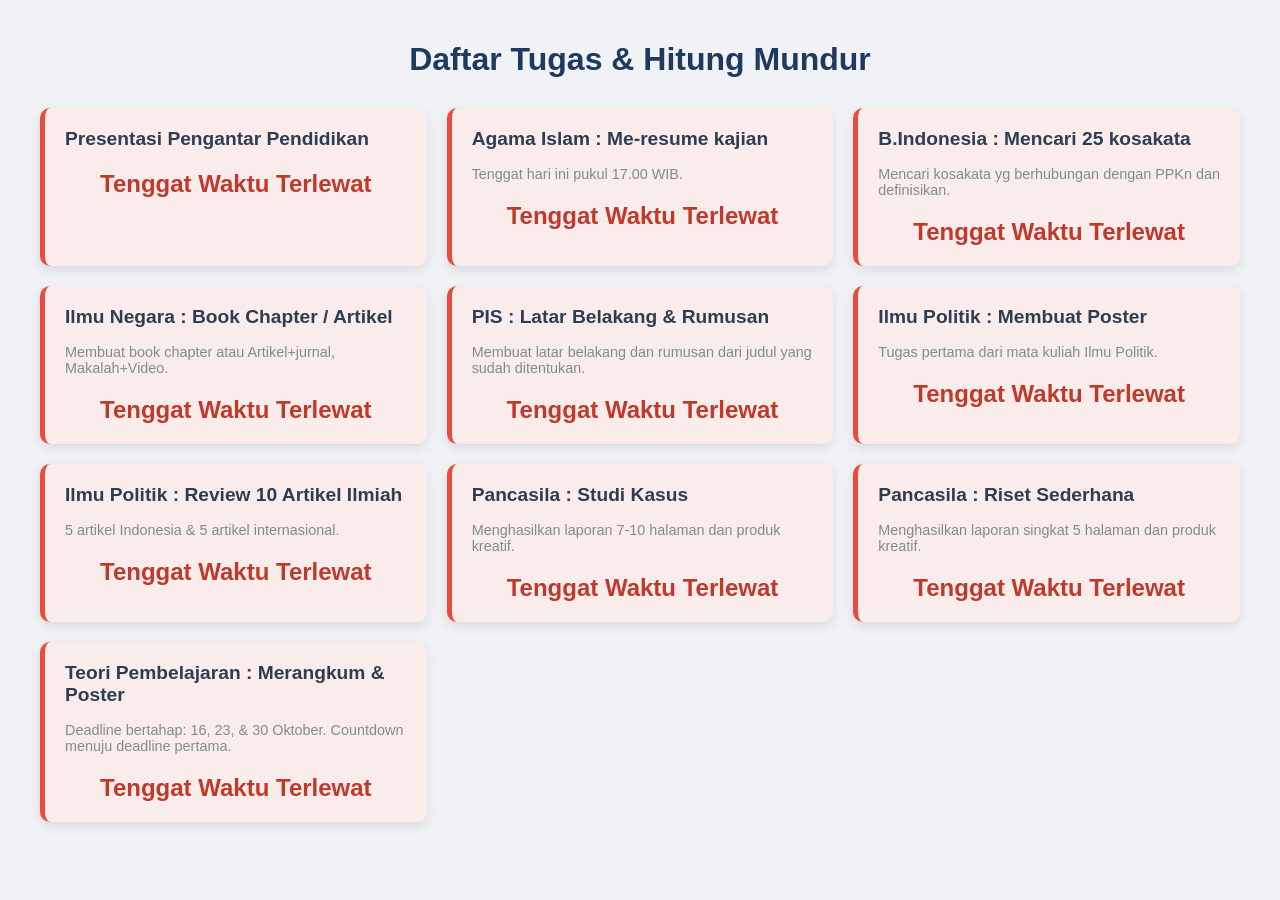
==== detik-detik.html @ dbcbc95c "Update detik-detik.html" ====
<!DOCTYPE html>
<html lang="id">
<head>
    <meta charset="UTF-8">
    <meta name="viewport" content="width=device-width, initial-scale=1.0">
    <title>Countdown Tugas Kuliah</title>
    <link rel="stylesheet" href="styles.css">
</head>
<body>

    <div class="header">
        <h1>Daftar Tugas & Hitung Mundur</h1>
    </div>

    <div class="task-container">
        </div>

    <script src="myScript.js" >
 
    </script>
</body>
</html>
---- styles.css ----
body {
            font-family: 'Segoe UI', Tahoma, Geneva, Verdana, sans-serif;
            background-color: #f0f2f5;
            color: #333;
            margin: 0;
            padding: 20px;
        }
        .header {
            text-align: center;
            margin-bottom: 30px;
        }
        h1 {
            color: #1e3a5f;
        }
        .task-container {
            display: grid;
            grid-template-columns: repeat(auto-fit, minmax(320px, 1fr));
            gap: 20px;
            max-width: 1200px;
            margin: 0 auto;
        }
        .task-card {
            background-color: #ffffff;
            border-radius: 10px;
            padding: 20px;
            box-shadow: 0 4px 12px rgba(0, 0, 0, 0.1);
            border-left: 5px solid #3498db;
            transition: transform 0.2s;
        }
        .task-card:hover {
            transform: translateY(-5px);
        }
        .task-card.overdue {
            border-left-color: #e74c3c;
            background-color: #fbecec;
        }
        .task-card.soon {
            border-left-color: #f1c40f;
        }
        h2 {
            margin-top: 0;
            font-size: 1.2em;
            color: #2c3e50;
        }
        p {
            color: #7f8c8d;
            font-size: 0.9em;
        }
        .countdown {
            display: flex;
            justify-content: space-around;
            text-align: center;
            margin-top: 15px;
        }
        .time-box {
            background-color: #ecf0f1;
            padding: 10px;
            border-radius: 5px;
            width: 70px;
        }
        .time-box .number {
            font-size: 1.8em;
            font-weight: bold;
            color: #1e3a5f;
        }
        .time-box .label {
            font-size: 0.7em;
            color: #7f8c8d;
            text-transform: uppercase;
        }
        .message {
            font-size: 1.5em;
            font-weight: bold;
            text-align: center;
            margin-top: 20px;
        }
        .message.overdue-msg {
            color: #c0392b;
        }
        .message.completed-msg {
            color: #27ae60;
        }
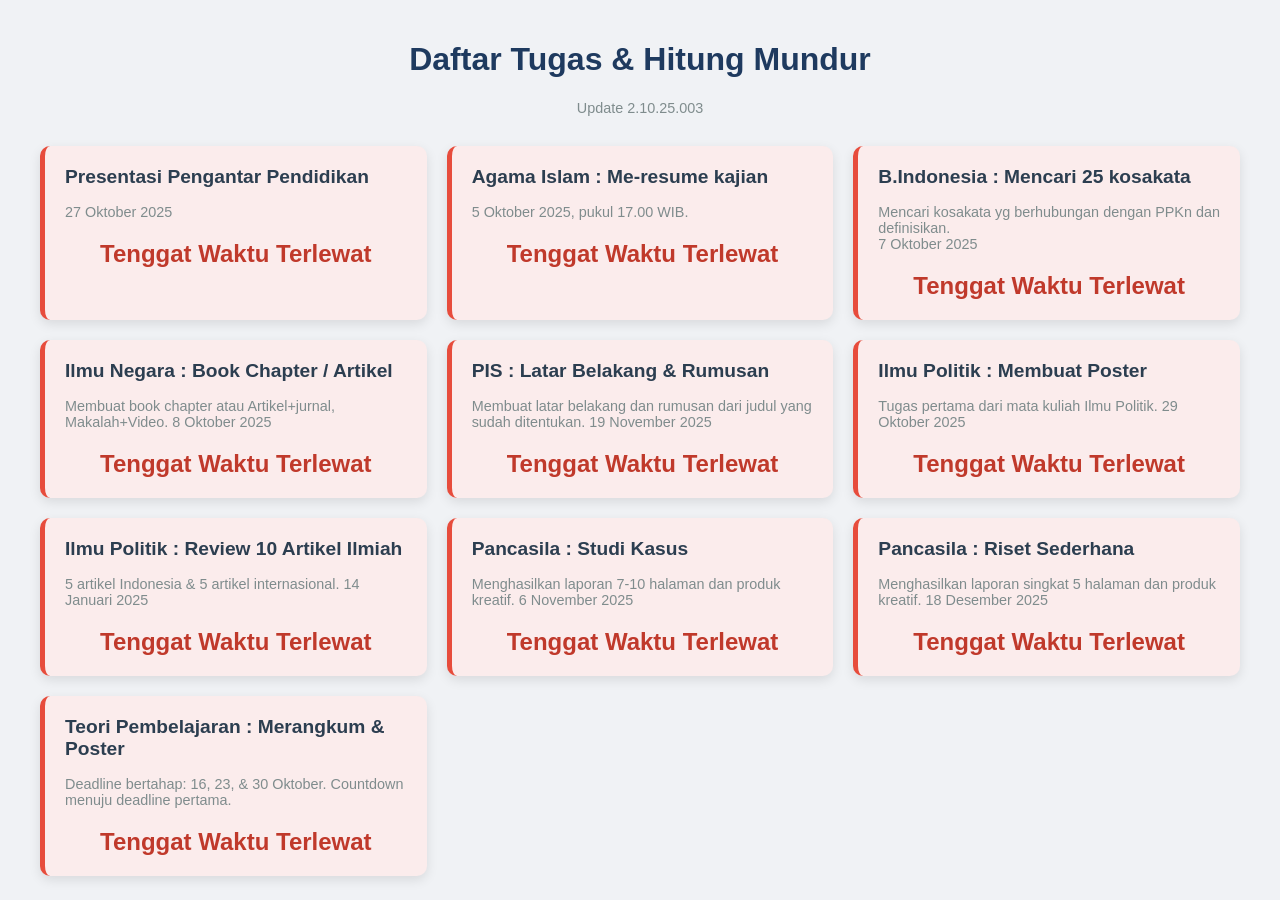
==== commit 9360e52b: "Update detik-detik.html" ====
--- a/detik-detik.html
+++ b/detik-detik.html
@@ -10,6 +10,7 @@
 
     <div class="header">
         <h1>Daftar Tugas & Hitung Mundur</h1>
+        <p>Update 2.10.25.003</p>
     </div>
 
     <div class="task-container">
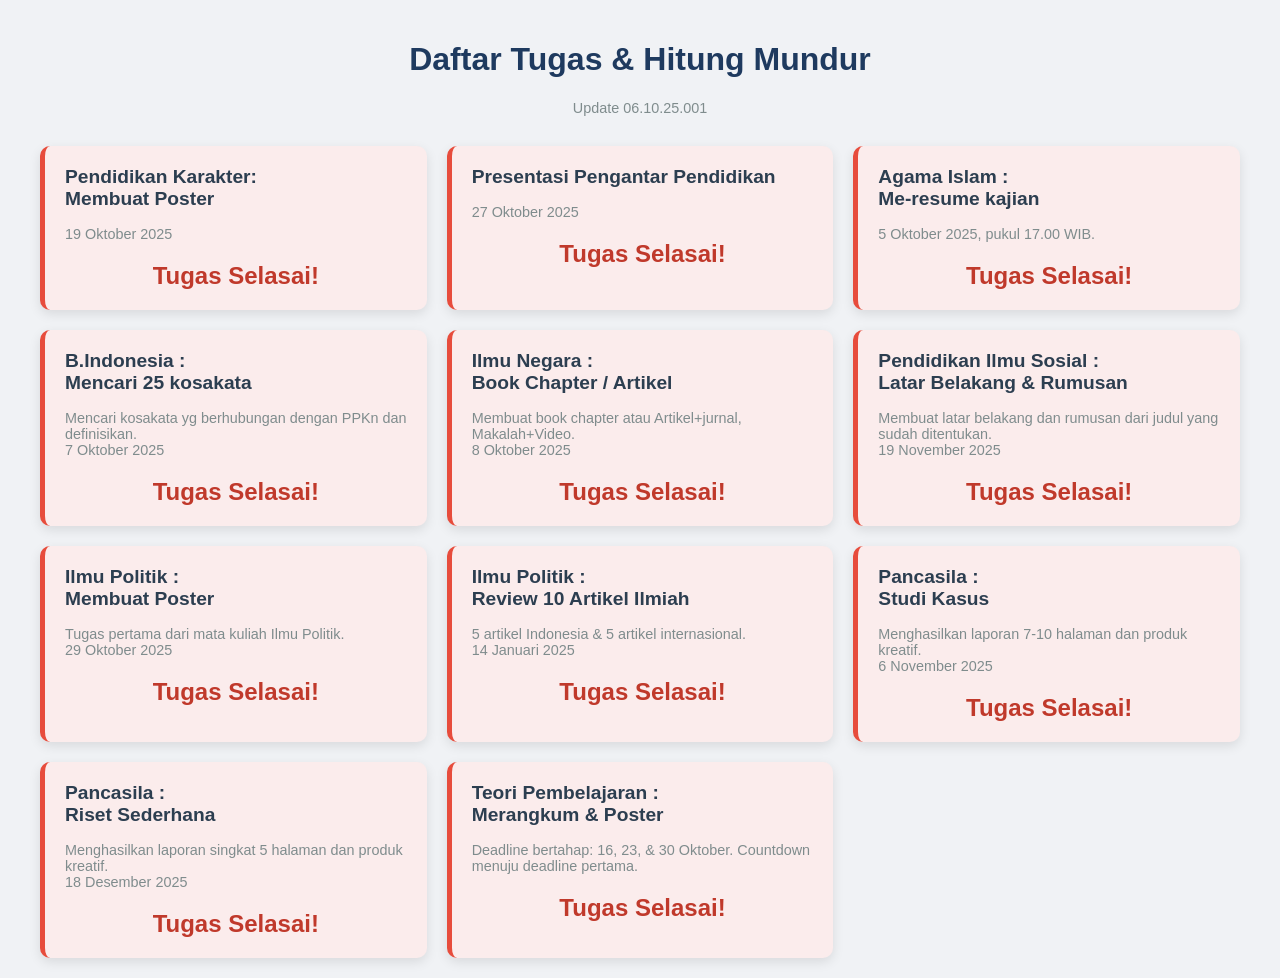
==== commit e1d867f2: "Update detik-detik.html" ====
--- a/detik-detik.html
+++ b/detik-detik.html
@@ -10,7 +10,7 @@
 
     <div class="header">
         <h1>Daftar Tugas & Hitung Mundur</h1>
-        <p>Update 2.10.25.003</p>
+        <p>Update 06.10.25.001</p>
     </div>
 
     <div class="task-container">
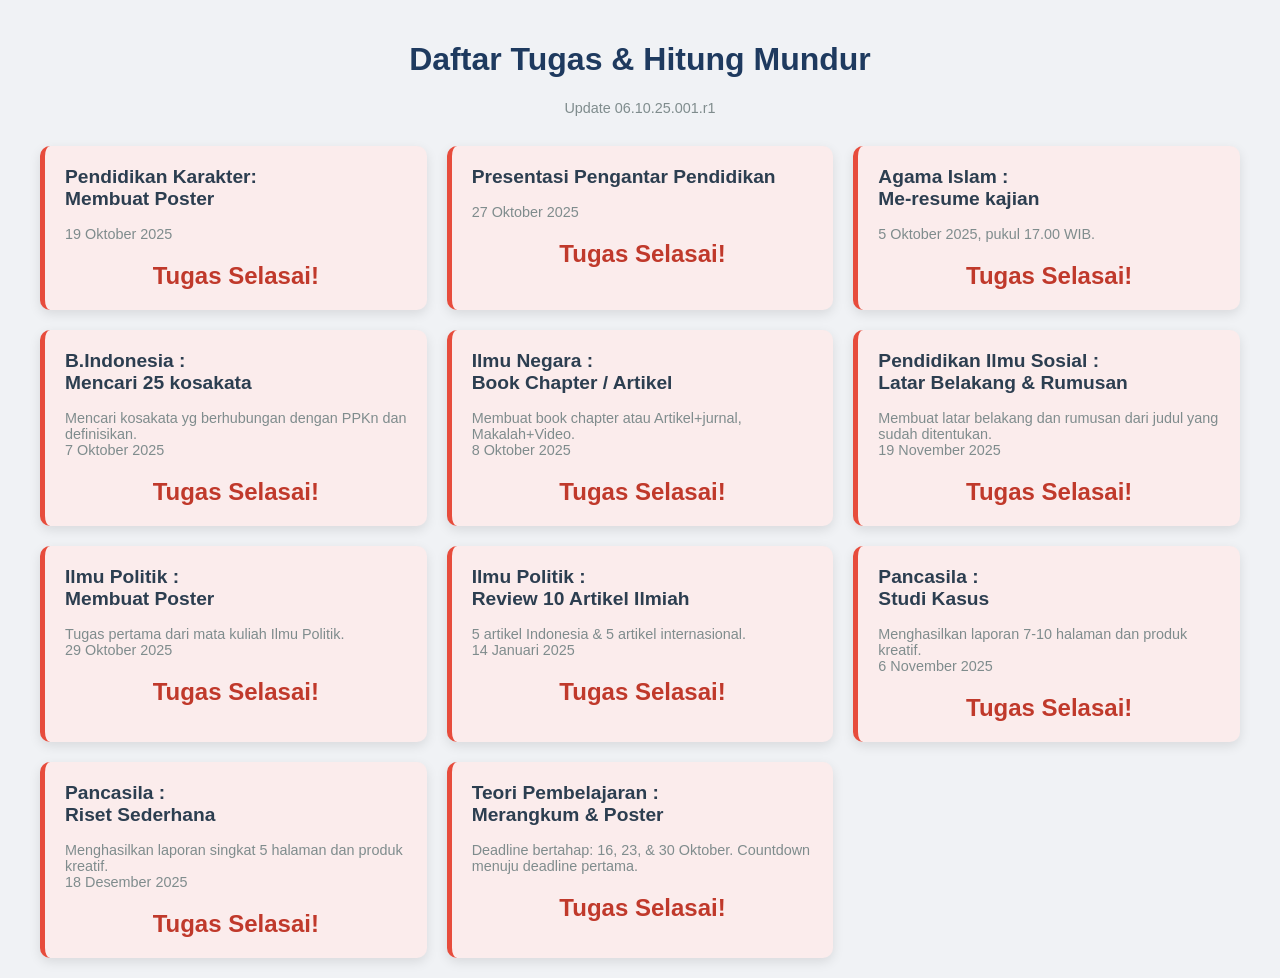
==== commit 7243135f: "Update detik-detik.html" ====
--- a/detik-detik.html
+++ b/detik-detik.html
@@ -10,7 +10,7 @@
 
     <div class="header">
         <h1>Daftar Tugas & Hitung Mundur</h1>
-        <p>Update 06.10.25.001</p>
+        <p>Update 06.10.25.001.r1</p>
     </div>
 
     <div class="task-container">
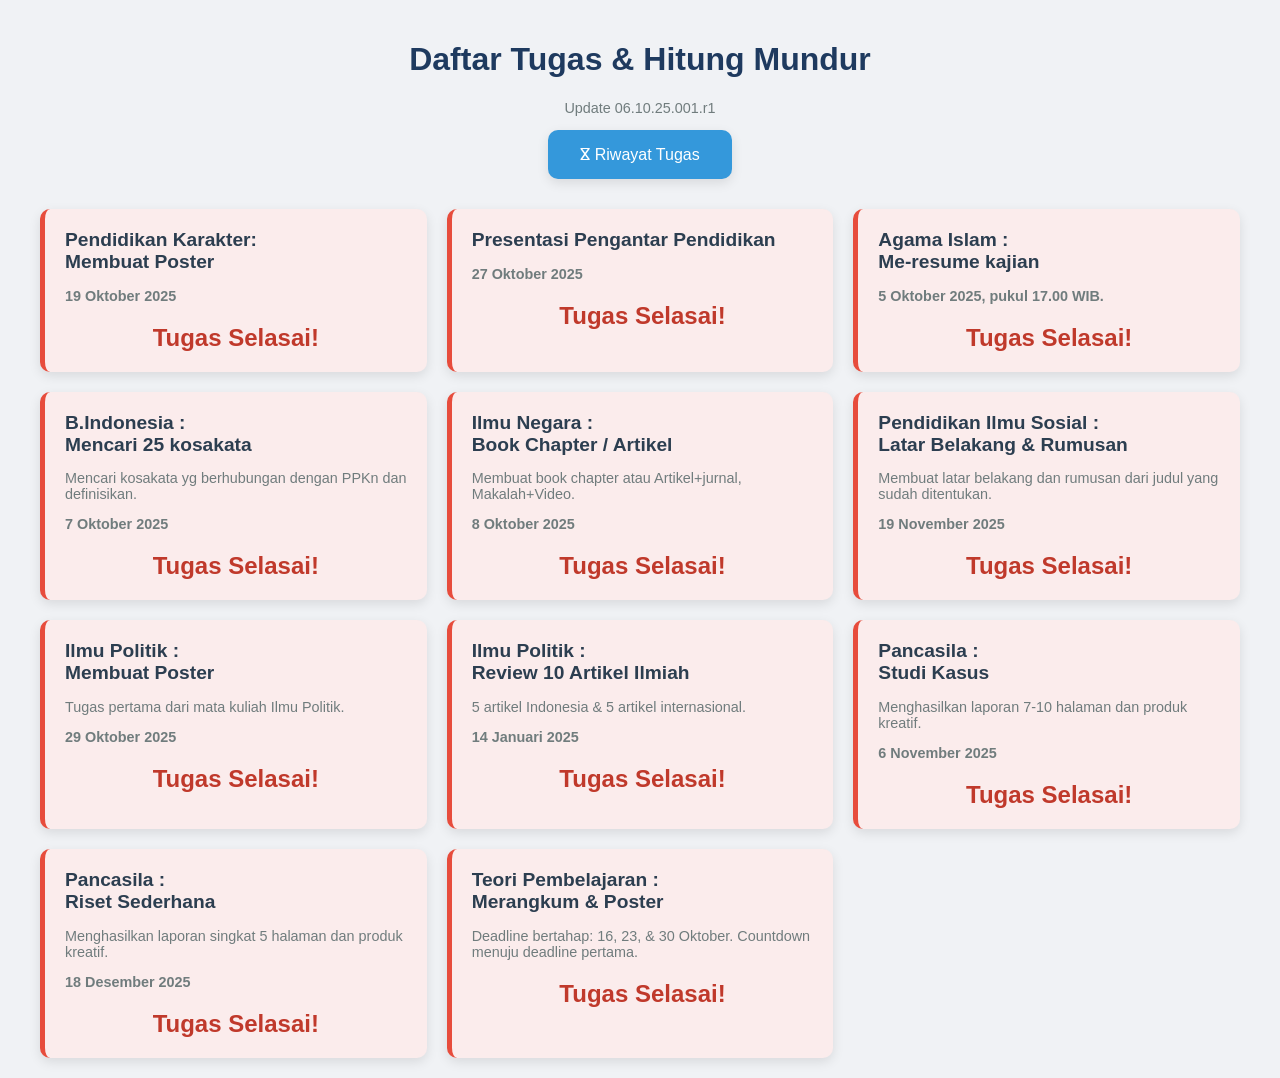
==== commit 2005f95f: "Add files via upload" ====
--- a/detik-detik.html
+++ b/detik-detik.html
@@ -11,6 +11,7 @@
     <div class="header">
         <h1>Daftar Tugas & Hitung Mundur</h1>
         <p>Update 06.10.25.001.r1</p>
+        <button class="btn1" onclick="document.location='history/history.html'">ⴵ Riwayat Tugas</button>
     </div>
 
     <div class="task-container">
--- a/styles.css
+++ b/styles.css
@@ -12,6 +12,28 @@
         h1 {
             color: #1e3a5f;
         }
+
+        .btn1 {
+            background-color: #3498db;
+            border: none;
+            color: white;
+            box-shadow: 0 4px 12px rgba(0, 0, 0, 0.1);
+            padding: 15px 32px;
+            text-align: center;
+            border-radius: 10px;
+            text-decoration: none;
+            display: inline-block;
+            font-size: 16px;
+            transition: transform 0.2s;
+            cursor: pointer;
+            transition-duration: 0.4s;
+        }
+
+        .btn1:hover {
+            transform: translateY(-5px);
+            background-color: darkblue;
+        }
+
         .task-container {
             display: grid;
             grid-template-columns: repeat(auto-fit, minmax(320px, 1fr));
@@ -36,15 +58,33 @@
         }
         .task-card.soon {
             border-left-color: #f1c40f;
+            background-color: #fff0b5;
+
+        }
+        .soon .time-box {
+            background-color: #fae078;
+            border-style: none;
+            border-color: #f1c40f;
+        }
+        .soon .time-box .number {
+            font-size: 1.8em;
+            font-weight: bold;
+            color: #e74c3c;
         }
         h2 {
-            margin-top: 0;
+            margin: 0;
             font-size: 1.2em;
             color: #2c3e50;
         }
+        .soon h2 {
+            color: #423500;
+        }
         p {
-            color: #7f8c8d;
+            color: #707c7d;
             font-size: 0.9em;
+        }
+        .soon p {
+            color: #423500;
         }
         .countdown {
             display: flex;
@@ -55,18 +95,23 @@
         .time-box {
             background-color: #ecf0f1;
             padding: 10px;
-            border-radius: 5px;
+            border-radius: 0px;
             width: 70px;
         }
+
         .time-box .number {
             font-size: 1.8em;
             font-weight: bold;
             color: #1e3a5f;
         }
+    
         .time-box .label {
             font-size: 0.7em;
             color: #7f8c8d;
             text-transform: uppercase;
+        }
+        .soon .time-box .label {
+            color: #423500;
         }
         .message {
             font-size: 1.5em;
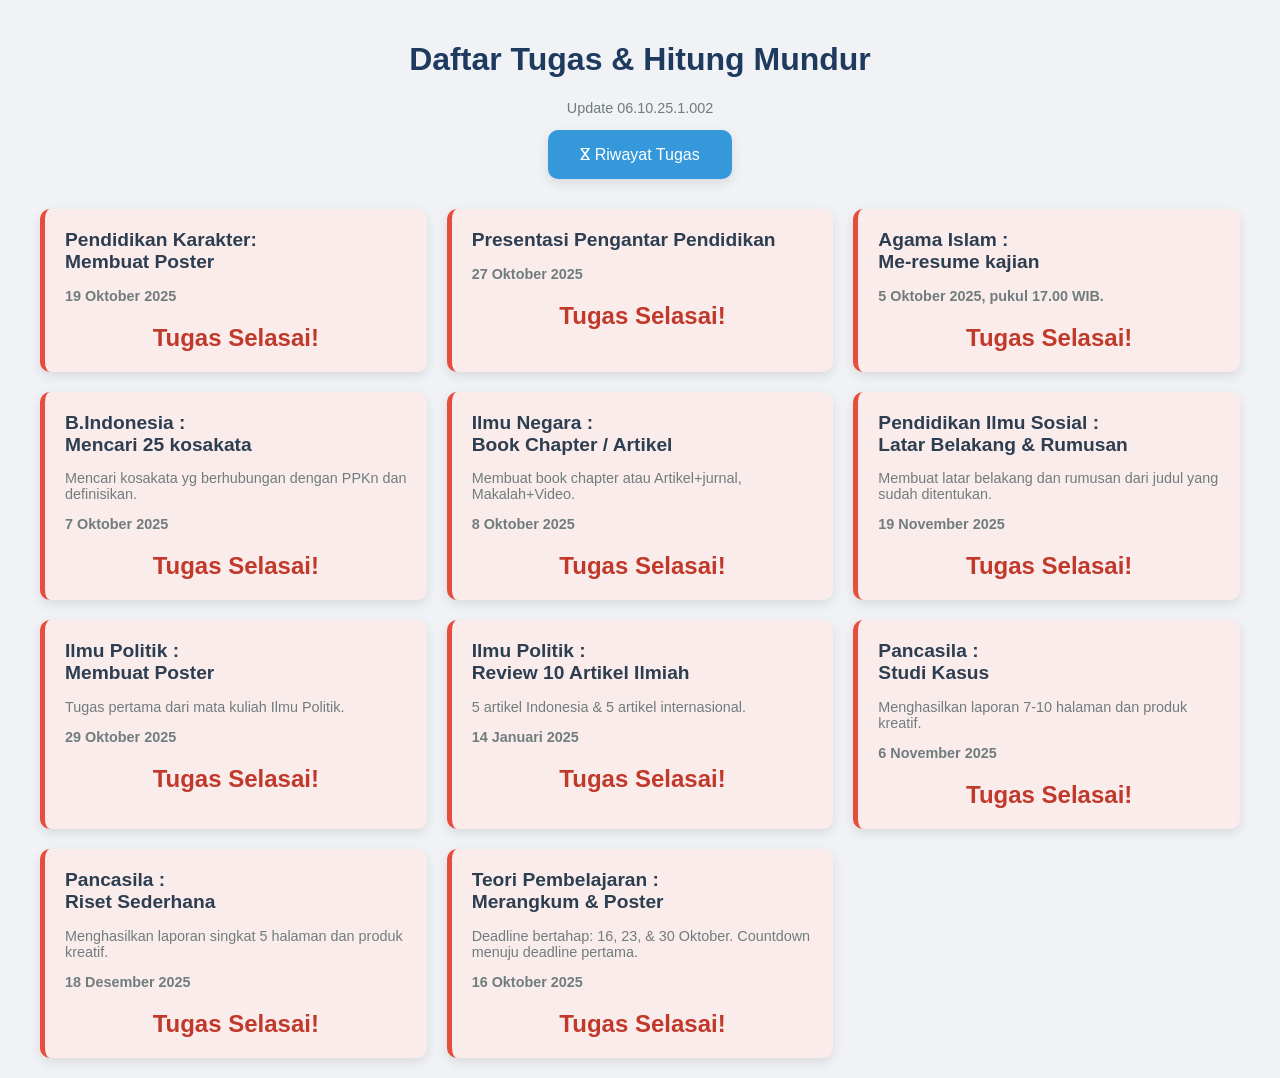
==== commit 99e6c7eb: "Update detik-detik.html" ====
--- a/detik-detik.html
+++ b/detik-detik.html
@@ -10,7 +10,7 @@
 
     <div class="header">
         <h1>Daftar Tugas & Hitung Mundur</h1>
-        <p>Update 06.10.25.001.r1</p>
+        <p>Update 06.10.25.1.002</p>
         <button class="btn1" onclick="document.location='history/history.html'">ⴵ Riwayat Tugas</button>
     </div>
 
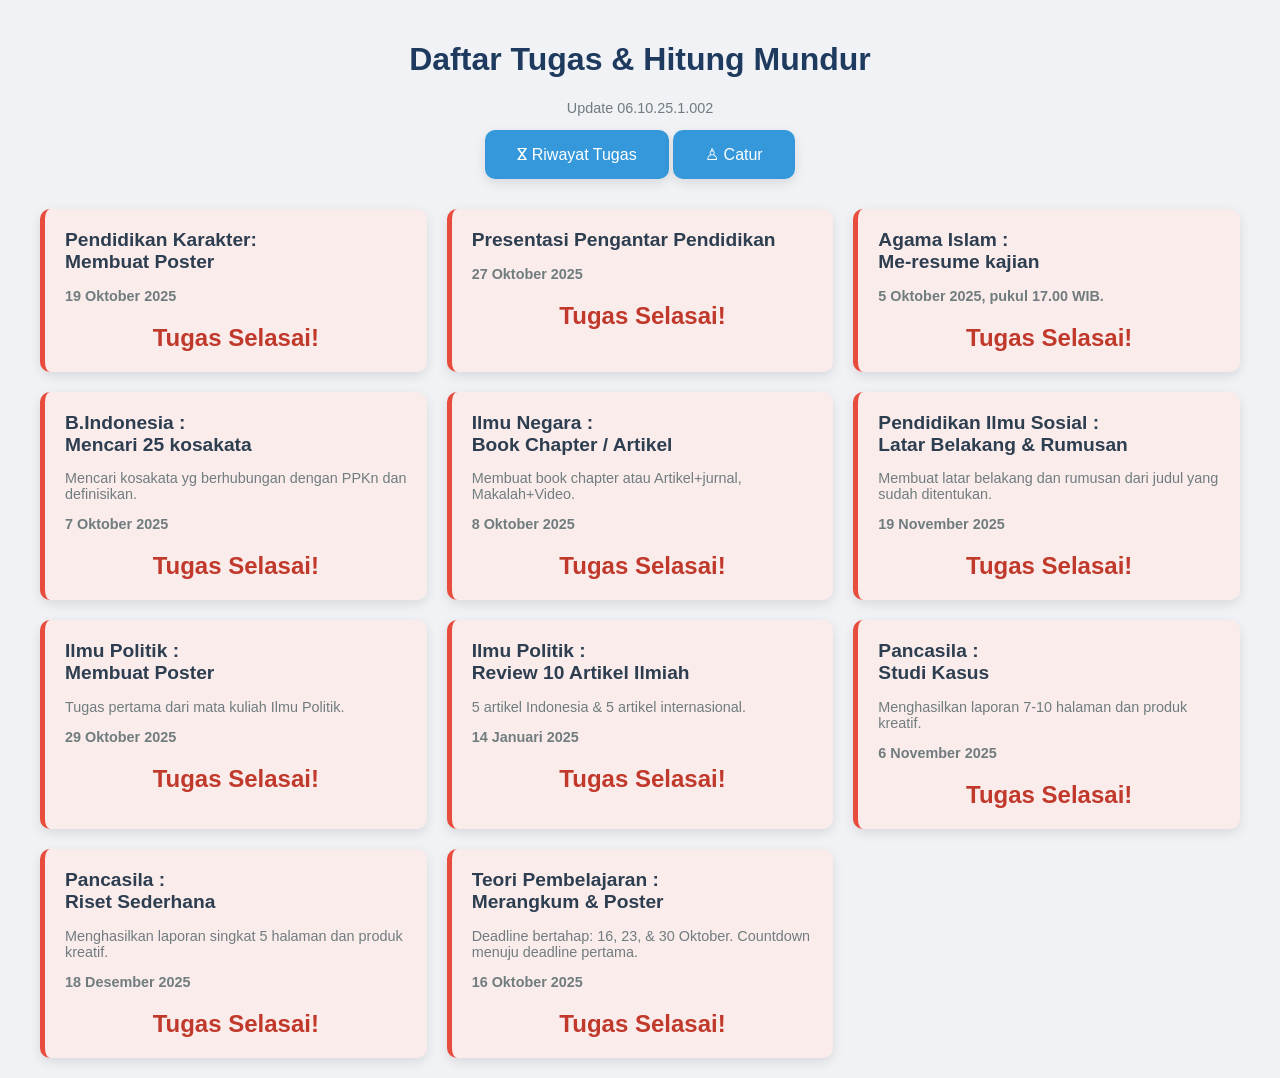
==== commit 42ce6ea1: "Update detik-detik.html" ====
--- a/detik-detik.html
+++ b/detik-detik.html
@@ -12,6 +12,7 @@
         <h1>Daftar Tugas & Hitung Mundur</h1>
         <p>Update 06.10.25.1.002</p>
         <button class="btn1" onclick="document.location='history/history.html'">ⴵ Riwayat Tugas</button>
+        <button class="btn1" onclick="document.location='https://lichess.org/id'">♙ Catur</button>
     </div>
 
     <div class="task-container">
--- a/styles.css
+++ b/styles.css
@@ -51,15 +51,25 @@
         }
         .task-card:hover {
             transform: translateY(-5px);
+            border: 5px solid #3498db;
         }
         .task-card.overdue {
             border-left-color: #e74c3c;
             background-color: #fbecec;
         }
+        .task-card.overdue:hover {
+            border-style: solid;
+            border-color: #e74c3c;
+
+        }
         .task-card.soon {
             border-left-color: #f1c40f;
             background-color: #fff0b5;
 
+        }
+        .task-card.soon:hover {
+            border-style: solid;
+            border-color: #f1c40f;
         }
         .soon .time-box {
             background-color: #fae078;
